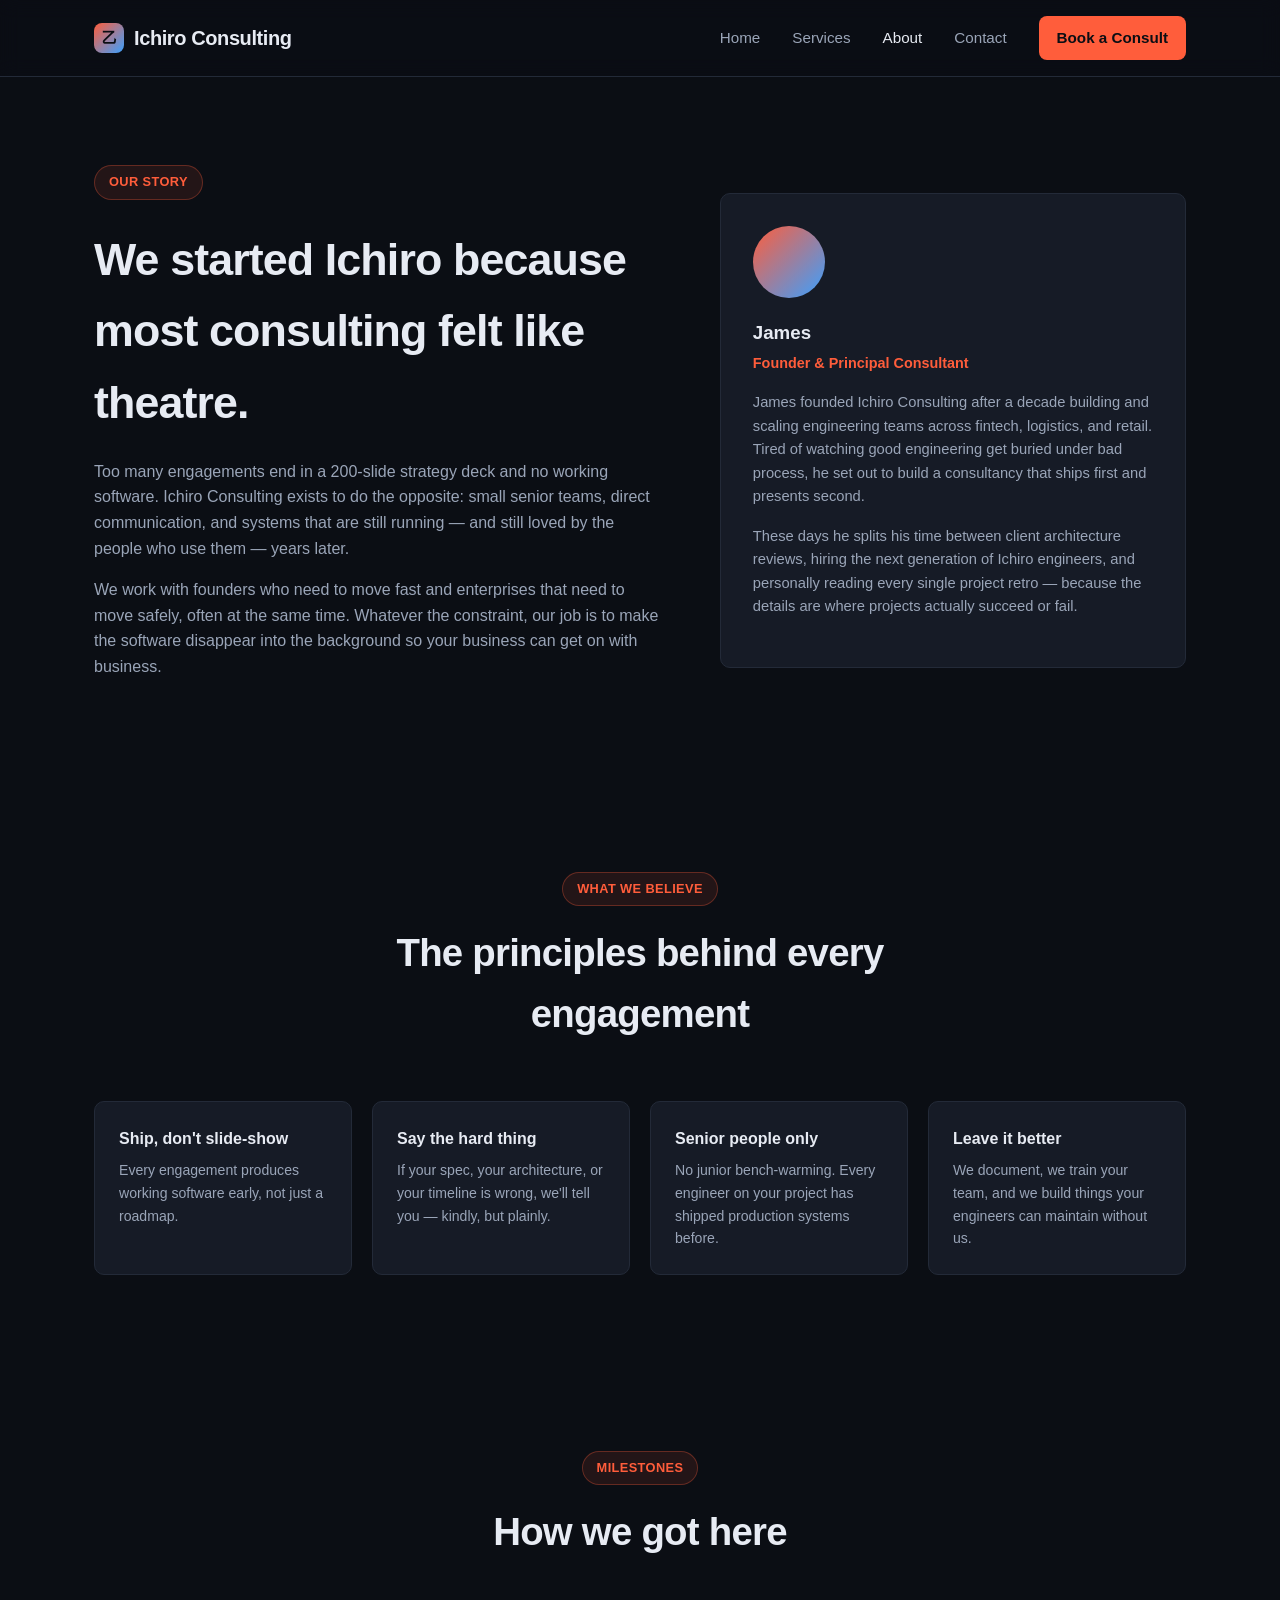
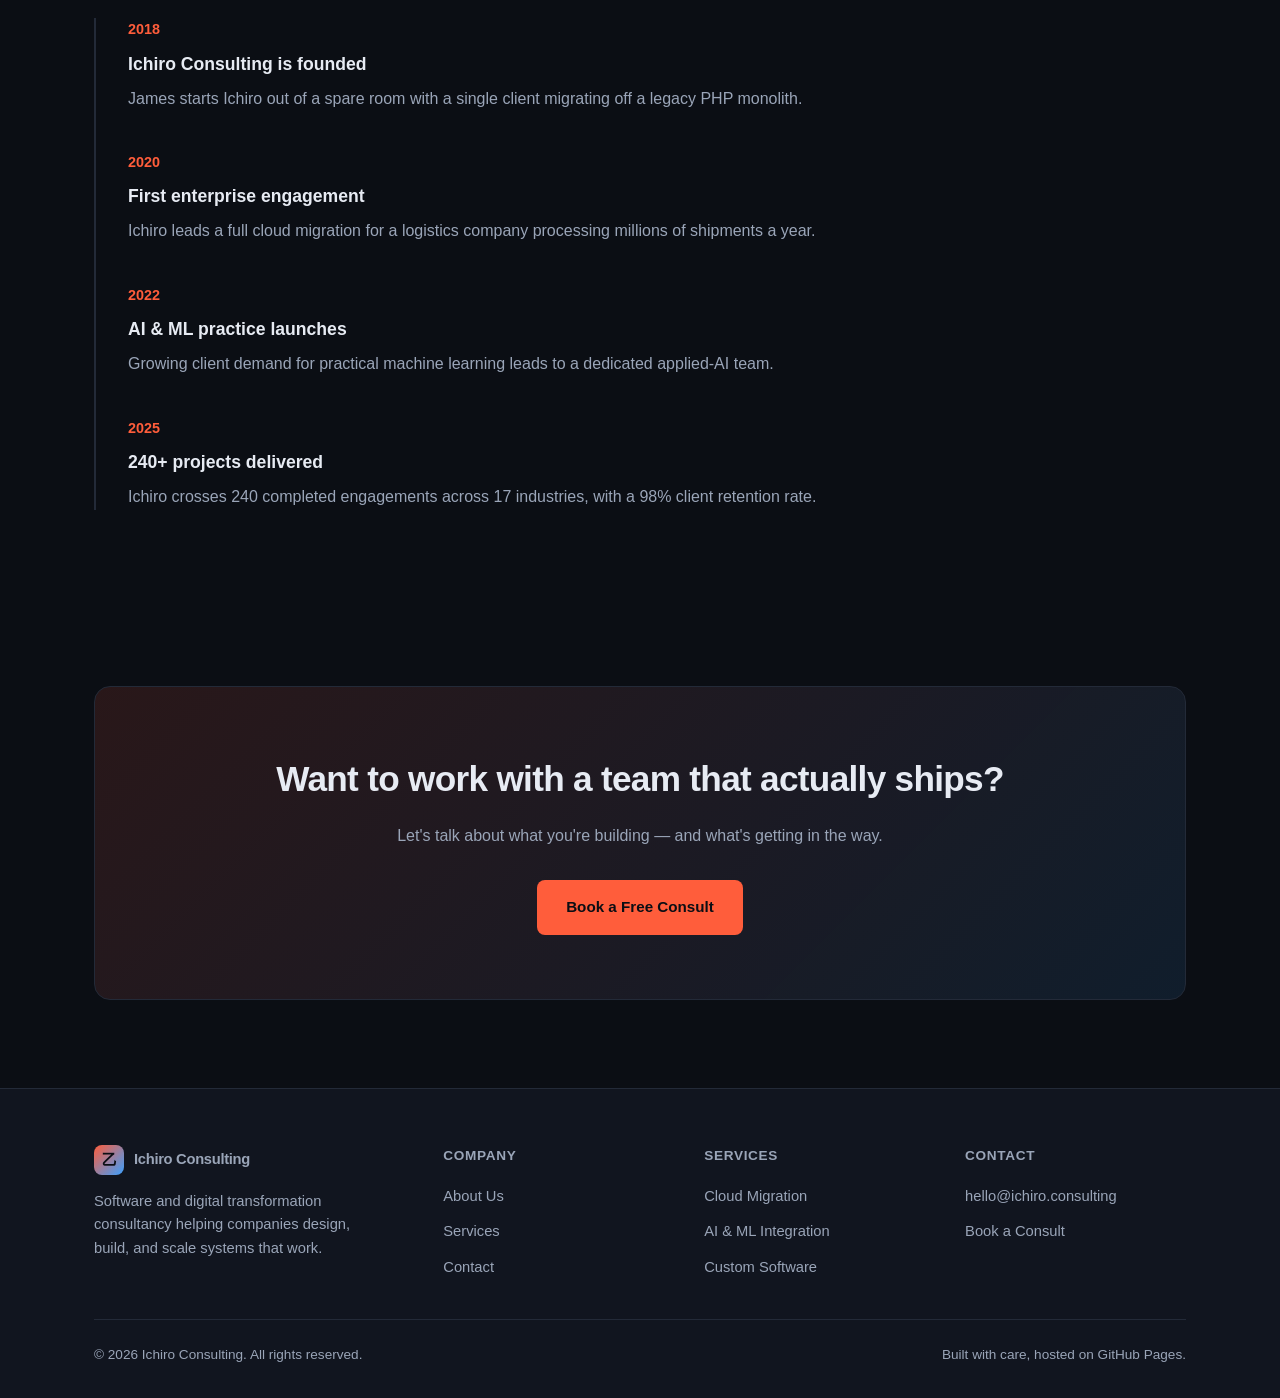
==== about.html @ ab38ab5c "Init" ====
<!DOCTYPE html>
<html lang="en">
<head>
<meta charset="UTF-8">
<meta name="viewport" content="width=device-width, initial-scale=1.0">
<title>About — Ichiro Consulting</title>
<meta name="description" content="Meet Ichiro Consulting: founded by James, built on the belief that software consulting should mean shipping working systems, not writing decks.">
<link rel="stylesheet" href="css/style.css">
</head>
<body>

<header class="site-header">
  <div class="nav-wrap">
    <a href="index.html" class="brand">
      <span class="mark">乙</span>
      Ichiro Consulting
    </a>
    <nav class="main-nav">
      <a href="index.html">Home</a>
      <a href="services.html">Services</a>
      <a href="about.html" class="active">About</a>
      <a href="contact.html">Contact</a>
      <a href="contact.html" class="nav-cta">Book a Consult</a>
    </nav>
    <button class="nav-toggle" aria-label="Toggle navigation">☰</button>
  </div>
</header>

<main>

  <section>
    <div class="container">
      <div class="about-hero">
        <div>
          <span class="eyebrow">Our Story</span>
          <h1>We started Ichiro because most consulting felt like theatre.</h1>
          <p>Too many engagements end in a 200-slide strategy deck and no working software. Ichiro Consulting
          exists to do the opposite: small senior teams, direct communication, and systems that are still
          running — and still loved by the people who use them — years later.</p>
          <p>We work with founders who need to move fast and enterprises that need to move safely, often at
          the same time. Whatever the constraint, our job is to make the software disappear into the
          background so your business can get on with business.</p>
        </div>
        <div class="founder-card">
          <div class="avatar-lg"></div>
          <h3>James</h3>
          <div class="role">Founder &amp; Principal Consultant</div>
          <p>James founded Ichiro Consulting after a decade building and scaling engineering teams across
          fintech, logistics, and retail. Tired of watching good engineering get buried under bad process,
          he set out to build a consultancy that ships first and presents second.</p>
          <p>These days he splits his time between client architecture reviews, hiring the next generation
          of Ichiro engineers, and personally reading every single project retro — because the details are
          where projects actually succeed or fail.</p>
        </div>
      </div>
    </div>
  </section>

  <section>
    <div class="container">
      <div class="section-head">
        <span class="eyebrow">What We Believe</span>
        <h2>The principles behind every engagement</h2>
      </div>
      <div class="values-grid">
        <div class="value">
          <h3>Ship, don't slide-show</h3>
          <p>Every engagement produces working software early, not just a roadmap.</p>
        </div>
        <div class="value">
          <h3>Say the hard thing</h3>
          <p>If your spec, your architecture, or your timeline is wrong, we'll tell you — kindly, but plainly.</p>
        </div>
        <div class="value">
          <h3>Senior people only</h3>
          <p>No junior bench-warming. Every engineer on your project has shipped production systems before.</p>
        </div>
        <div class="value">
          <h3>Leave it better</h3>
          <p>We document, we train your team, and we build things your engineers can maintain without us.</p>
        </div>
      </div>
    </div>
  </section>

  <section>
    <div class="container">
      <div class="section-head">
        <span class="eyebrow">Milestones</span>
        <h2>How we got here</h2>
      </div>
      <div class="timeline">
        <div class="timeline-item">
          <div class="year">2018</div>
          <h3>Ichiro Consulting is founded</h3>
          <p>James starts Ichiro out of a spare room with a single client migrating off a legacy PHP monolith.</p>
        </div>
        <div class="timeline-item">
          <div class="year">2020</div>
          <h3>First enterprise engagement</h3>
          <p>Ichiro leads a full cloud migration for a logistics company processing millions of shipments a year.</p>
        </div>
        <div class="timeline-item">
          <div class="year">2022</div>
          <h3>AI &amp; ML practice launches</h3>
          <p>Growing client demand for practical machine learning leads to a dedicated applied-AI team.</p>
        </div>
        <div class="timeline-item">
          <div class="year">2025</div>
          <h3>240+ projects delivered</h3>
          <p>Ichiro crosses 240 completed engagements across 17 industries, with a 98% client retention rate.</p>
        </div>
      </div>
    </div>
  </section>

  <section id="cta">
    <div class="container">
      <div class="cta-banner">
        <h2>Want to work with a team that actually ships?</h2>
        <p>Let's talk about what you're building — and what's getting in the way.</p>
        <a href="contact.html" class="btn btn-primary">Book a Free Consult</a>
      </div>
    </div>
  </section>

</main>

<footer class="site-footer">
  <div class="container">
    <div class="footer-grid">
      <div class="footer-brand">
        <a href="index.html" class="brand">
          <span class="mark">乙</span>
          Ichiro Consulting
        </a>
        <p>Software and digital transformation consultancy helping companies design, build, and scale systems that work.</p>
      </div>
      <div>
        <h4>Company</h4>
        <ul>
          <li><a href="about.html">About Us</a></li>
          <li><a href="services.html">Services</a></li>
          <li><a href="contact.html">Contact</a></li>
        </ul>
      </div>
      <div>
        <h4>Services</h4>
        <ul>
          <li><a href="services.html">Cloud Migration</a></li>
          <li><a href="services.html">AI &amp; ML Integration</a></li>
          <li><a href="services.html">Custom Software</a></li>
        </ul>
      </div>
      <div>
        <h4>Contact</h4>
        <ul>
          <li><a href="mailto:hello@ichiro.consulting">hello@ichiro.consulting</a></li>
          <li><a href="contact.html">Book a Consult</a></li>
        </ul>
      </div>
    </div>
    <div class="footer-bottom">
      <span>&copy; <span data-year>2026</span> Ichiro Consulting. All rights reserved.</span>
      <span>Built with care, hosted on GitHub Pages.</span>
    </div>
  </div>
</footer>

<script src="js/main.js"></script>
</body>
</html>
---- css/style.css ----
:root {
  --bg: #0b0e14;
  --bg-alt: #11151f;
  --surface: #161b26;
  --border: #232a38;
  --text: #e7ebf3;
  --text-dim: #9aa5b8;
  --accent: #ff5d3b;
  --accent-dim: #c8462a;
  --accent-2: #3ba0ff;
  --radius: 10px;
  --max-width: 1140px;
  font-size: 16px;
}

* { box-sizing: border-box; }

html { scroll-behavior: smooth; }

body {
  margin: 0;
  font-family: -apple-system, BlinkMacSystemFont, "Segoe UI", Roboto, Helvetica, Arial, sans-serif;
  background: var(--bg);
  color: var(--text);
  line-height: 1.6;
}

a { color: inherit; }

img { max-width: 100%; display: block; }

.container {
  max-width: var(--max-width);
  margin: 0 auto;
  padding: 0 24px;
}

/* Header */
header.site-header {
  position: sticky;
  top: 0;
  z-index: 50;
  background: rgba(11, 14, 20, 0.85);
  backdrop-filter: blur(10px);
  border-bottom: 1px solid var(--border);
}

.nav-wrap {
  max-width: var(--max-width);
  margin: 0 auto;
  padding: 16px 24px;
  display: flex;
  align-items: center;
  justify-content: space-between;
}

.brand {
  display: flex;
  align-items: center;
  gap: 10px;
  font-weight: 700;
  font-size: 1.25rem;
  text-decoration: none;
  letter-spacing: -0.02em;
}

.brand .mark {
  width: 30px;
  height: 30px;
  border-radius: 8px;
  background: linear-gradient(135deg, var(--accent), var(--accent-2));
  display: inline-flex;
  align-items: center;
  justify-content: center;
  font-size: 0.95rem;
  color: #0b0e14;
  font-weight: 800;
}

nav.main-nav {
  display: flex;
  align-items: center;
  gap: 32px;
}

nav.main-nav a {
  text-decoration: none;
  color: var(--text-dim);
  font-weight: 500;
  font-size: 0.95rem;
  transition: color 0.15s ease;
}

nav.main-nav a:hover,
nav.main-nav a.active {
  color: var(--text);
}

.nav-cta {
  background: var(--accent);
  color: #0b0e14 !important;
  padding: 10px 18px;
  border-radius: 8px;
  font-weight: 600 !important;
}

.nav-cta:hover { background: #ff7355 !important; }

.nav-toggle {
  display: none;
  background: none;
  border: 1px solid var(--border);
  border-radius: 8px;
  color: var(--text);
  padding: 8px 10px;
  font-size: 1.1rem;
  cursor: pointer;
}

/* Hero */
.hero {
  padding: 96px 0 80px;
  text-align: center;
  background:
    radial-gradient(60% 60% at 50% 0%, rgba(255, 93, 59, 0.14), transparent 60%),
    radial-gradient(50% 50% at 80% 20%, rgba(59, 160, 255, 0.10), transparent 60%);
}

.eyebrow {
  display: inline-block;
  color: var(--accent);
  background: rgba(255, 93, 59, 0.1);
  border: 1px solid rgba(255, 93, 59, 0.3);
  padding: 6px 14px;
  border-radius: 999px;
  font-size: 0.8rem;
  font-weight: 600;
  letter-spacing: 0.03em;
  text-transform: uppercase;
  margin-bottom: 24px;
}

.hero h1 {
  font-size: clamp(2.2rem, 5vw, 3.6rem);
  line-height: 1.1;
  letter-spacing: -0.03em;
  margin: 0 0 20px;
  max-width: 900px;
  margin-left: auto;
  margin-right: auto;
}

.hero h1 .highlight {
  background: linear-gradient(135deg, var(--accent), #ffb199);
  -webkit-background-clip: text;
  background-clip: text;
  color: transparent;
}

.hero p.lead {
  font-size: 1.15rem;
  color: var(--text-dim);
  max-width: 640px;
  margin: 0 auto 36px;
}

.btn-row {
  display: flex;
  gap: 16px;
  justify-content: center;
  flex-wrap: wrap;
}

.btn {
  display: inline-block;
  padding: 14px 28px;
  border-radius: 8px;
  font-weight: 600;
  text-decoration: none;
  font-size: 0.95rem;
  transition: transform 0.15s ease, background 0.15s ease, border-color 0.15s ease;
  border: 1px solid transparent;
}

.btn:hover { transform: translateY(-1px); }

.btn-primary {
  background: var(--accent);
  color: #0b0e14;
}

.btn-primary:hover { background: #ff7355; }

.btn-secondary {
  background: transparent;
  color: var(--text);
  border-color: var(--border);
}

.btn-secondary:hover { border-color: var(--text-dim); }

/* Stats bar */
.stats {
  border-top: 1px solid var(--border);
  border-bottom: 1px solid var(--border);
  background: var(--bg-alt);
}

.stats .container {
  display: grid;
  grid-template-columns: repeat(4, 1fr);
  gap: 24px;
  padding: 48px 24px;
  text-align: center;
}

.stat .num {
  font-size: 2.2rem;
  font-weight: 800;
  letter-spacing: -0.02em;
  color: var(--accent);
}

.stat .label {
  color: var(--text-dim);
  font-size: 0.9rem;
  margin-top: 6px;
}

/* Sections */
section { padding: 88px 0; }

.section-head {
  text-align: center;
  max-width: 640px;
  margin: 0 auto 56px;
}

.section-head .eyebrow { margin-bottom: 16px; }

.section-head h2 {
  font-size: clamp(1.8rem, 3.5vw, 2.4rem);
  letter-spacing: -0.02em;
  margin: 0 0 16px;
}

.section-head p {
  color: var(--text-dim);
  font-size: 1.05rem;
  margin: 0;
}

/* Cards grid */
.grid {
  display: grid;
  grid-template-columns: repeat(3, 1fr);
  gap: 24px;
}

.card {
  background: var(--surface);
  border: 1px solid var(--border);
  border-radius: var(--radius);
  padding: 32px;
  transition: border-color 0.15s ease, transform 0.15s ease;
}

.card:hover {
  border-color: var(--accent-dim);
  transform: translateY(-2px);
}

.card .icon {
  width: 44px;
  height: 44px;
  border-radius: 10px;
  background: linear-gradient(135deg, rgba(255, 93, 59, 0.2), rgba(59, 160, 255, 0.2));
  display: flex;
  align-items: center;
  justify-content: center;
  font-size: 1.3rem;
  margin-bottom: 20px;
}

.card h3 {
  margin: 0 0 10px;
  font-size: 1.15rem;
  letter-spacing: -0.01em;
}

.card p {
  color: var(--text-dim);
  margin: 0;
  font-size: 0.95rem;
}

.card ul {
  color: var(--text-dim);
  font-size: 0.9rem;
  margin: 16px 0 0;
  padding-left: 18px;
}

.card ul li { margin-bottom: 6px; }

/* Process */
.process-grid {
  display: grid;
  grid-template-columns: repeat(5, 1fr);
  gap: 20px;
  counter-reset: step;
}

.process-step {
  position: relative;
  padding: 28px 20px 20px;
  background: var(--surface);
  border: 1px solid var(--border);
  border-radius: var(--radius);
}

.process-step .step-num {
  font-size: 0.8rem;
  font-weight: 800;
  color: var(--accent);
  letter-spacing: 0.05em;
  margin-bottom: 12px;
}

.process-step h3 {
  font-size: 1rem;
  margin: 0 0 8px;
}

.process-step p {
  color: var(--text-dim);
  font-size: 0.88rem;
  margin: 0;
}

/* Testimonials */
.testimonial-grid {
  display: grid;
  grid-template-columns: repeat(3, 1fr);
  gap: 24px;
}

.testimonial {
  background: var(--surface);
  border: 1px solid var(--border);
  border-radius: var(--radius);
  padding: 28px;
}

.testimonial p.quote {
  font-size: 0.98rem;
  color: var(--text);
  margin: 0 0 20px;
}

.testimonial .author {
  display: flex;
  align-items: center;
  gap: 12px;
}

.testimonial .avatar {
  width: 38px;
  height: 38px;
  border-radius: 50%;
  background: linear-gradient(135deg, var(--accent), var(--accent-2));
  flex-shrink: 0;
}

.testimonial .name {
  font-weight: 600;
  font-size: 0.9rem;
}

.testimonial .role {
  color: var(--text-dim);
  font-size: 0.82rem;
}

/* Logos */
.logo-strip {
  display: flex;
  justify-content: space-between;
  align-items: center;
  flex-wrap: wrap;
  gap: 24px;
  opacity: 0.7;
}

.logo-strip span {
  font-weight: 700;
  letter-spacing: -0.01em;
  color: var(--text-dim);
  font-size: 1.1rem;
}

/* CTA banner */
.cta-banner {
  background: linear-gradient(135deg, rgba(255, 93, 59, 0.12), rgba(59, 160, 255, 0.1));
  border: 1px solid var(--border);
  border-radius: 16px;
  padding: 64px 40px;
  text-align: center;
}

.cta-banner h2 {
  font-size: clamp(1.6rem, 3vw, 2.2rem);
  margin: 0 0 16px;
  letter-spacing: -0.02em;
}

.cta-banner p {
  color: var(--text-dim);
  max-width: 520px;
  margin: 0 auto 32px;
}

/* About page bits */
.about-hero {
  display: grid;
  grid-template-columns: 1.1fr 0.9fr;
  gap: 56px;
  align-items: center;
}

.about-hero h1 { font-size: clamp(2rem, 4vw, 2.8rem); letter-spacing: -0.02em; margin: 0 0 20px; }
.about-hero p { color: var(--text-dim); margin: 0 0 16px; }

.founder-card {
  background: var(--surface);
  border: 1px solid var(--border);
  border-radius: var(--radius);
  padding: 32px;
}

.founder-card .avatar-lg {
  width: 72px;
  height: 72px;
  border-radius: 50%;
  background: linear-gradient(135deg, var(--accent), var(--accent-2));
  margin-bottom: 20px;
}

.founder-card h3 { margin: 0 0 4px; }
.founder-card .role { color: var(--accent); font-size: 0.9rem; font-weight: 600; margin-bottom: 16px; }
.founder-card p { color: var(--text-dim); font-size: 0.92rem; }

.values-grid {
  display: grid;
  grid-template-columns: repeat(4, 1fr);
  gap: 20px;
}

.value {
  padding: 24px;
  border: 1px solid var(--border);
  border-radius: var(--radius);
  background: var(--surface);
}

.value h3 { font-size: 1rem; margin: 0 0 8px; }
.value p { color: var(--text-dim); font-size: 0.88rem; margin: 0; }

.timeline {
  border-left: 2px solid var(--border);
  padding-left: 32px;
  display: flex;
  flex-direction: column;
  gap: 40px;
}

.timeline-item .year {
  color: var(--accent);
  font-weight: 700;
  font-size: 0.9rem;
  margin-bottom: 8px;
}

.timeline-item h3 { margin: 0 0 8px; font-size: 1.1rem; }
.timeline-item p { color: var(--text-dim); margin: 0; }

/* Services page */
.service-detail {
  display: grid;
  grid-template-columns: 1fr 1fr;
  gap: 48px;
  align-items: start;
  padding: 56px 0;
  border-bottom: 1px solid var(--border);
}

.service-detail:last-child { border-bottom: none; }

.service-detail .icon {
  width: 52px;
  height: 52px;
  border-radius: 12px;
  background: linear-gradient(135deg, rgba(255, 93, 59, 0.2), rgba(59, 160, 255, 0.2));
  display: flex;
  align-items: center;
  justify-content: center;
  font-size: 1.5rem;
  margin-bottom: 20px;
}

.service-detail h2 { margin: 0 0 14px; letter-spacing: -0.02em; }
.service-detail > div > p { color: var(--text-dim); margin: 0 0 20px; }

.service-detail ul {
  list-style: none;
  padding: 0;
  margin: 0;
  display: grid;
  gap: 12px;
}

.service-detail ul li {
  padding-left: 28px;
  position: relative;
  color: var(--text-dim);
  font-size: 0.94rem;
}

.service-detail ul li::before {
  content: "✓";
  position: absolute;
  left: 0;
  color: var(--accent);
  font-weight: 700;
}

/* Contact page */
.contact-wrap {
  display: grid;
  grid-template-columns: 0.9fr 1.1fr;
  gap: 56px;
}

.contact-info h2 { margin-top: 0; }
.contact-info p { color: var(--text-dim); }

.info-block {
  margin-bottom: 28px;
}

.info-block .label {
  font-size: 0.8rem;
  text-transform: uppercase;
  letter-spacing: 0.05em;
  color: var(--text-dim);
  margin-bottom: 6px;
}

.info-block .value {
  font-size: 1.05rem;
  font-weight: 600;
}

.info-block .value a { color: var(--accent); text-decoration: none; }

form.contact-form {
  background: var(--surface);
  border: 1px solid var(--border);
  border-radius: var(--radius);
  padding: 36px;
  display: grid;
  gap: 20px;
}

.form-row {
  display: grid;
  grid-template-columns: 1fr 1fr;
  gap: 20px;
}

label {
  display: block;
  font-size: 0.85rem;
  color: var(--text-dim);
  margin-bottom: 8px;
}

input, select, textarea {
  width: 100%;
  background: var(--bg);
  border: 1px solid var(--border);
  border-radius: 8px;
  padding: 12px 14px;
  color: var(--text);
  font-family: inherit;
  font-size: 0.95rem;
}

input:focus, select:focus, textarea:focus {
  outline: none;
  border-color: var(--accent-dim);
}

textarea { resize: vertical; min-height: 120px; }

.form-note {
  font-size: 0.82rem;
  color: var(--text-dim);
}

/* Footer */
footer.site-footer {
  border-top: 1px solid var(--border);
  padding: 56px 0 32px;
  background: var(--bg-alt);
}

.footer-grid {
  display: grid;
  grid-template-columns: 1.4fr 1fr 1fr 1fr;
  gap: 40px;
  margin-bottom: 40px;
}

.footer-grid h4 {
  font-size: 0.85rem;
  text-transform: uppercase;
  letter-spacing: 0.05em;
  color: var(--text-dim);
  margin: 0 0 16px;
}

.footer-grid ul { list-style: none; padding: 0; margin: 0; display: grid; gap: 10px; }
.footer-grid a { color: var(--text-dim); text-decoration: none; font-size: 0.92rem; }
.footer-grid a:hover { color: var(--text); }

.footer-brand p {
  color: var(--text-dim);
  font-size: 0.92rem;
  max-width: 280px;
}

.footer-bottom {
  border-top: 1px solid var(--border);
  padding-top: 24px;
  display: flex;
  justify-content: space-between;
  align-items: center;
  flex-wrap: wrap;
  gap: 12px;
  color: var(--text-dim);
  font-size: 0.85rem;
}

/* Responsive */
@media (max-width: 860px) {
  nav.main-nav {
    position: fixed;
    top: 66px;
    left: 0;
    right: 0;
    background: var(--bg);
    border-bottom: 1px solid var(--border);
    flex-direction: column;
    align-items: flex-start;
    padding: 24px;
    gap: 20px;
    display: none;
  }

  nav.main-nav.open { display: flex; }

  .nav-toggle { display: block; }

  .stats .container { grid-template-columns: repeat(2, 1fr); }
  .grid { grid-template-columns: 1fr; }
  .process-grid { grid-template-columns: repeat(2, 1fr); }
  .testimonial-grid { grid-template-columns: 1fr; }
  .about-hero { grid-template-columns: 1fr; }
  .values-grid { grid-template-columns: repeat(2, 1fr); }
  .service-detail { grid-template-columns: 1fr; }
  .contact-wrap { grid-template-columns: 1fr; }
  .form-row { grid-template-columns: 1fr; }
  .footer-grid { grid-template-columns: 1fr 1fr; }
}
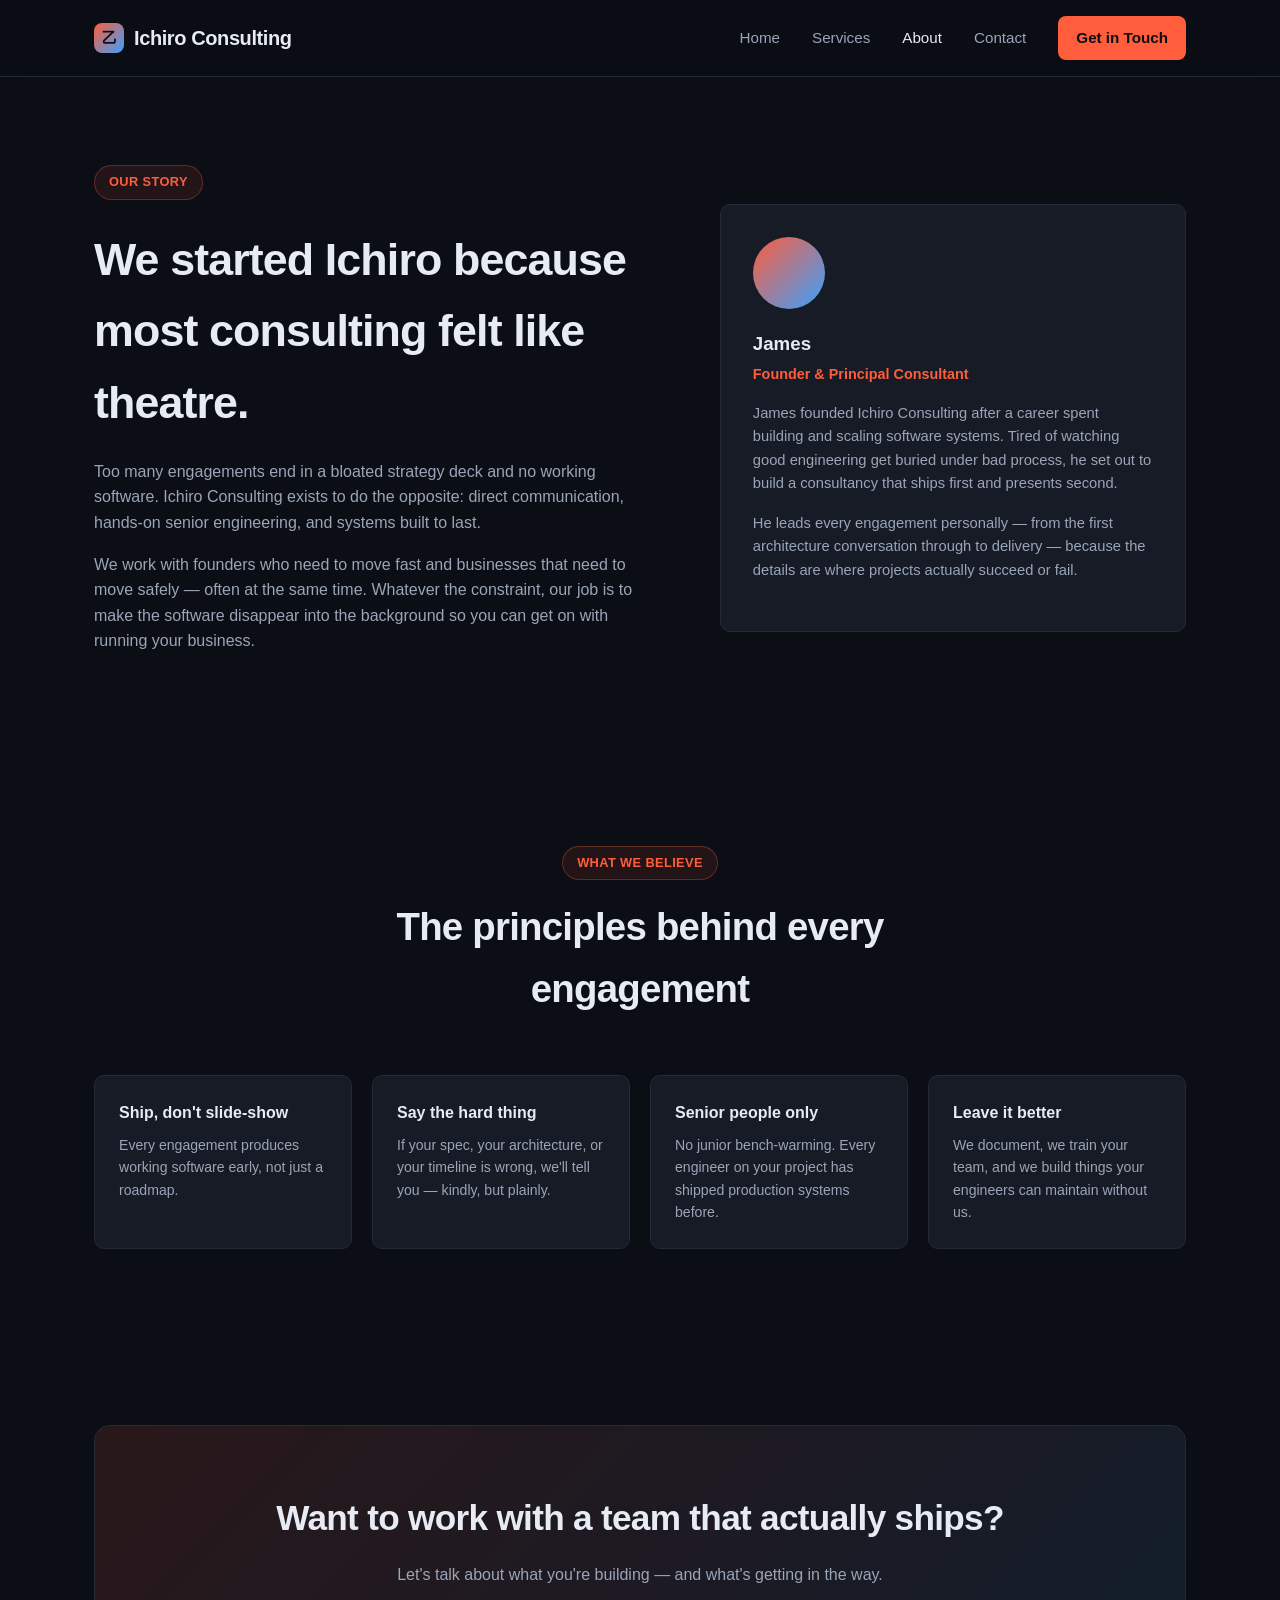
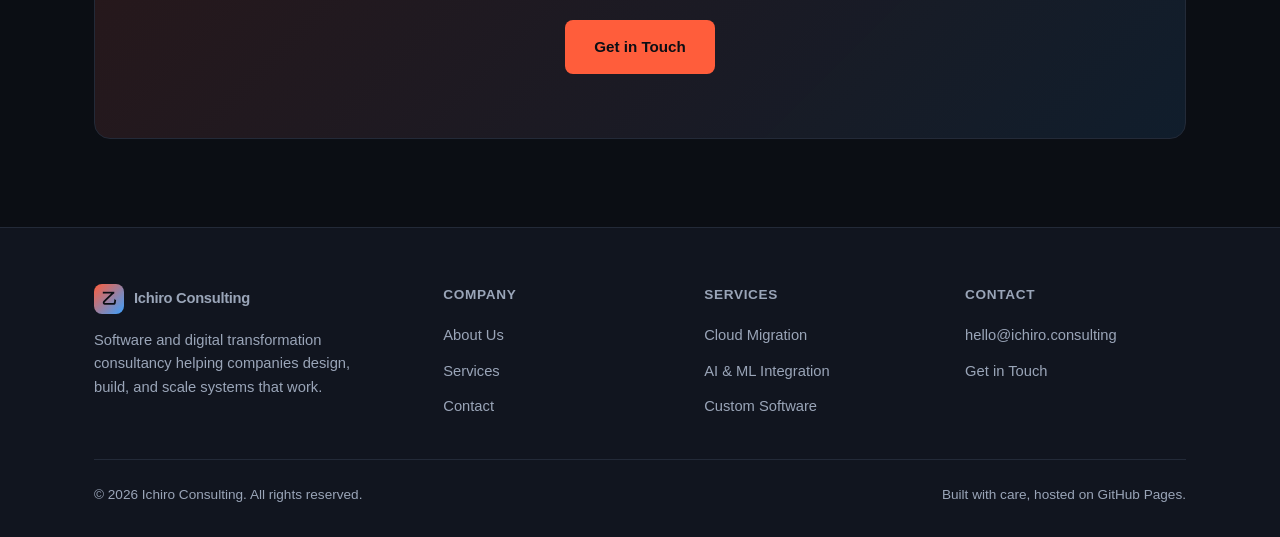
==== commit ec40bb93: "Updated info" ====
--- a/about.html
+++ b/about.html
@@ -20,7 +20,7 @@
       <a href="services.html">Services</a>
       <a href="about.html" class="active">About</a>
       <a href="contact.html">Contact</a>
-      <a href="contact.html" class="nav-cta">Book a Consult</a>
+      <a href="contact.html" class="nav-cta">Get in Touch</a>
     </nav>
     <button class="nav-toggle" aria-label="Toggle navigation">☰</button>
   </div>
@@ -34,23 +34,22 @@
         <div>
           <span class="eyebrow">Our Story</span>
           <h1>We started Ichiro because most consulting felt like theatre.</h1>
-          <p>Too many engagements end in a 200-slide strategy deck and no working software. Ichiro Consulting
-          exists to do the opposite: small senior teams, direct communication, and systems that are still
-          running — and still loved by the people who use them — years later.</p>
-          <p>We work with founders who need to move fast and enterprises that need to move safely, often at
+          <p>Too many engagements end in a bloated strategy deck and no working software. Ichiro Consulting
+          exists to do the opposite: direct communication, hands-on senior engineering, and systems built
+          to last.</p>
+          <p>We work with founders who need to move fast and businesses that need to move safely — often at
           the same time. Whatever the constraint, our job is to make the software disappear into the
-          background so your business can get on with business.</p>
+          background so you can get on with running your business.</p>
         </div>
         <div class="founder-card">
           <div class="avatar-lg"></div>
           <h3>James</h3>
           <div class="role">Founder &amp; Principal Consultant</div>
-          <p>James founded Ichiro Consulting after a decade building and scaling engineering teams across
-          fintech, logistics, and retail. Tired of watching good engineering get buried under bad process,
-          he set out to build a consultancy that ships first and presents second.</p>
-          <p>These days he splits his time between client architecture reviews, hiring the next generation
-          of Ichiro engineers, and personally reading every single project retro — because the details are
-          where projects actually succeed or fail.</p>
+          <p>James founded Ichiro Consulting after a career spent building and scaling software systems.
+          Tired of watching good engineering get buried under bad process, he set out to build a
+          consultancy that ships first and presents second.</p>
+          <p>He leads every engagement personally — from the first architecture conversation through to
+          delivery — because the details are where projects actually succeed or fail.</p>
         </div>
       </div>
     </div>
@@ -83,43 +82,12 @@
     </div>
   </section>
 
-  <section>
-    <div class="container">
-      <div class="section-head">
-        <span class="eyebrow">Milestones</span>
-        <h2>How we got here</h2>
-      </div>
-      <div class="timeline">
-        <div class="timeline-item">
-          <div class="year">2018</div>
-          <h3>Ichiro Consulting is founded</h3>
-          <p>James starts Ichiro out of a spare room with a single client migrating off a legacy PHP monolith.</p>
-        </div>
-        <div class="timeline-item">
-          <div class="year">2020</div>
-          <h3>First enterprise engagement</h3>
-          <p>Ichiro leads a full cloud migration for a logistics company processing millions of shipments a year.</p>
-        </div>
-        <div class="timeline-item">
-          <div class="year">2022</div>
-          <h3>AI &amp; ML practice launches</h3>
-          <p>Growing client demand for practical machine learning leads to a dedicated applied-AI team.</p>
-        </div>
-        <div class="timeline-item">
-          <div class="year">2025</div>
-          <h3>240+ projects delivered</h3>
-          <p>Ichiro crosses 240 completed engagements across 17 industries, with a 98% client retention rate.</p>
-        </div>
-      </div>
-    </div>
-  </section>
-
   <section id="cta">
     <div class="container">
       <div class="cta-banner">
         <h2>Want to work with a team that actually ships?</h2>
         <p>Let's talk about what you're building — and what's getting in the way.</p>
-        <a href="contact.html" class="btn btn-primary">Book a Free Consult</a>
+        <a href="contact.html" class="btn btn-primary">Get in Touch</a>
       </div>
     </div>
   </section>
@@ -156,7 +124,7 @@
         <h4>Contact</h4>
         <ul>
           <li><a href="mailto:hello@ichiro.consulting">hello@ichiro.consulting</a></li>
-          <li><a href="contact.html">Book a Consult</a></li>
+          <li><a href="contact.html">Get in Touch</a></li>
         </ul>
       </div>
     </div>
--- a/css/style.css
+++ b/css/style.css
@@ -199,34 +199,6 @@
 
 .btn-secondary:hover { border-color: var(--text-dim); }
 
-/* Stats bar */
-.stats {
-  border-top: 1px solid var(--border);
-  border-bottom: 1px solid var(--border);
-  background: var(--bg-alt);
-}
-
-.stats .container {
-  display: grid;
-  grid-template-columns: repeat(4, 1fr);
-  gap: 24px;
-  padding: 48px 24px;
-  text-align: center;
-}
-
-.stat .num {
-  font-size: 2.2rem;
-  font-weight: 800;
-  letter-spacing: -0.02em;
-  color: var(--accent);
-}
-
-.stat .label {
-  color: var(--text-dim);
-  font-size: 0.9rem;
-  margin-top: 6px;
-}
-
 /* Sections */
 section { padding: 88px 0; }
 
@@ -336,67 +308,6 @@
   color: var(--text-dim);
   font-size: 0.88rem;
   margin: 0;
-}
-
-/* Testimonials */
-.testimonial-grid {
-  display: grid;
-  grid-template-columns: repeat(3, 1fr);
-  gap: 24px;
-}
-
-.testimonial {
-  background: var(--surface);
-  border: 1px solid var(--border);
-  border-radius: var(--radius);
-  padding: 28px;
-}
-
-.testimonial p.quote {
-  font-size: 0.98rem;
-  color: var(--text);
-  margin: 0 0 20px;
-}
-
-.testimonial .author {
-  display: flex;
-  align-items: center;
-  gap: 12px;
-}
-
-.testimonial .avatar {
-  width: 38px;
-  height: 38px;
-  border-radius: 50%;
-  background: linear-gradient(135deg, var(--accent), var(--accent-2));
-  flex-shrink: 0;
-}
-
-.testimonial .name {
-  font-weight: 600;
-  font-size: 0.9rem;
-}
-
-.testimonial .role {
-  color: var(--text-dim);
-  font-size: 0.82rem;
-}
-
-/* Logos */
-.logo-strip {
-  display: flex;
-  justify-content: space-between;
-  align-items: center;
-  flex-wrap: wrap;
-  gap: 24px;
-  opacity: 0.7;
-}
-
-.logo-strip span {
-  font-weight: 700;
-  letter-spacing: -0.01em;
-  color: var(--text-dim);
-  font-size: 1.1rem;
 }
 
 /* CTA banner */
@@ -466,24 +377,6 @@
 .value h3 { font-size: 1rem; margin: 0 0 8px; }
 .value p { color: var(--text-dim); font-size: 0.88rem; margin: 0; }
 
-.timeline {
-  border-left: 2px solid var(--border);
-  padding-left: 32px;
-  display: flex;
-  flex-direction: column;
-  gap: 40px;
-}
-
-.timeline-item .year {
-  color: var(--accent);
-  font-weight: 700;
-  font-size: 0.9rem;
-  margin-bottom: 8px;
-}
-
-.timeline-item h3 { margin: 0 0 8px; font-size: 1.1rem; }
-.timeline-item p { color: var(--text-dim); margin: 0; }
-
 /* Services page */
 .service-detail {
   display: grid;
@@ -532,80 +425,6 @@
   left: 0;
   color: var(--accent);
   font-weight: 700;
-}
-
-/* Contact page */
-.contact-wrap {
-  display: grid;
-  grid-template-columns: 0.9fr 1.1fr;
-  gap: 56px;
-}
-
-.contact-info h2 { margin-top: 0; }
-.contact-info p { color: var(--text-dim); }
-
-.info-block {
-  margin-bottom: 28px;
-}
-
-.info-block .label {
-  font-size: 0.8rem;
-  text-transform: uppercase;
-  letter-spacing: 0.05em;
-  color: var(--text-dim);
-  margin-bottom: 6px;
-}
-
-.info-block .value {
-  font-size: 1.05rem;
-  font-weight: 600;
-}
-
-.info-block .value a { color: var(--accent); text-decoration: none; }
-
-form.contact-form {
-  background: var(--surface);
-  border: 1px solid var(--border);
-  border-radius: var(--radius);
-  padding: 36px;
-  display: grid;
-  gap: 20px;
-}
-
-.form-row {
-  display: grid;
-  grid-template-columns: 1fr 1fr;
-  gap: 20px;
-}
-
-label {
-  display: block;
-  font-size: 0.85rem;
-  color: var(--text-dim);
-  margin-bottom: 8px;
-}
-
-input, select, textarea {
-  width: 100%;
-  background: var(--bg);
-  border: 1px solid var(--border);
-  border-radius: 8px;
-  padding: 12px 14px;
-  color: var(--text);
-  font-family: inherit;
-  font-size: 0.95rem;
-}
-
-input:focus, select:focus, textarea:focus {
-  outline: none;
-  border-color: var(--accent-dim);
-}
-
-textarea { resize: vertical; min-height: 120px; }
-
-.form-note {
-  font-size: 0.82rem;
-  color: var(--text-dim);
 }
 
 /* Footer */
@@ -672,14 +491,10 @@
 
   .nav-toggle { display: block; }
 
-  .stats .container { grid-template-columns: repeat(2, 1fr); }
   .grid { grid-template-columns: 1fr; }
   .process-grid { grid-template-columns: repeat(2, 1fr); }
-  .testimonial-grid { grid-template-columns: 1fr; }
   .about-hero { grid-template-columns: 1fr; }
   .values-grid { grid-template-columns: repeat(2, 1fr); }
   .service-detail { grid-template-columns: 1fr; }
-  .contact-wrap { grid-template-columns: 1fr; }
-  .form-row { grid-template-columns: 1fr; }
   .footer-grid { grid-template-columns: 1fr 1fr; }
 }
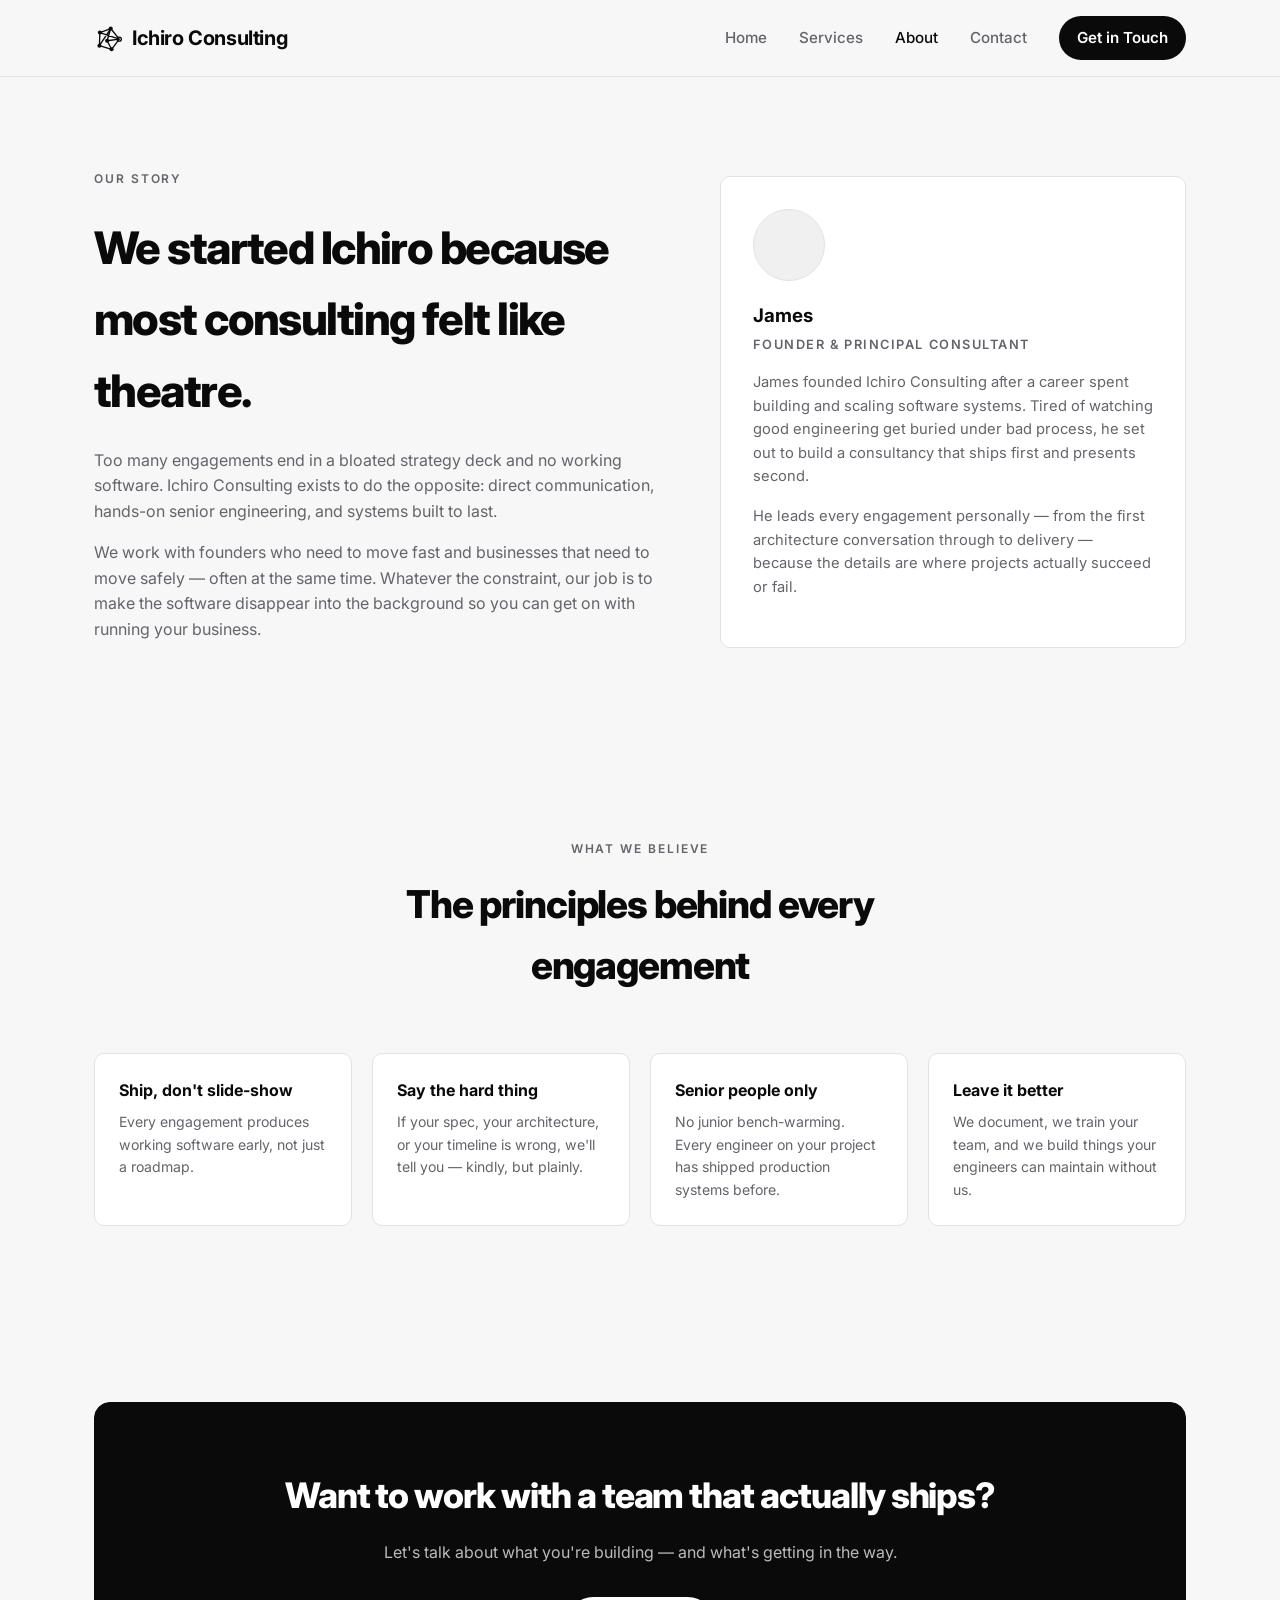
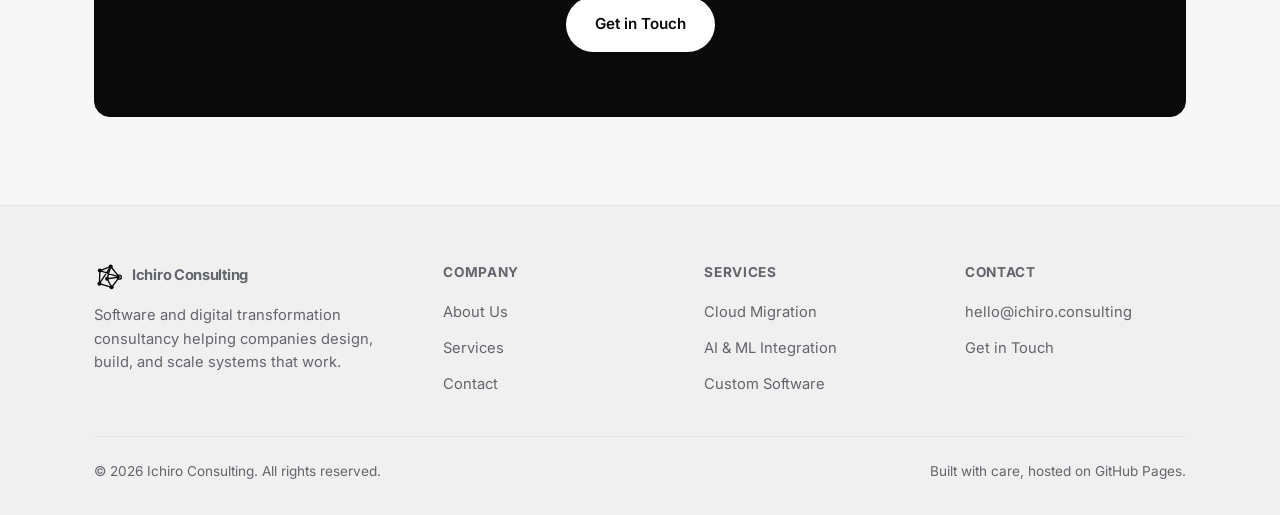
==== commit bcfcd24c: "Rebrand" ====
--- a/about.html
+++ b/about.html
@@ -5,6 +5,7 @@
 <meta name="viewport" content="width=device-width, initial-scale=1.0">
 <title>About — Ichiro Consulting</title>
 <meta name="description" content="Meet Ichiro Consulting: founded by James, built on the belief that software consulting should mean shipping working systems, not writing decks.">
+<link rel="icon" type="image/png" href="favicon.png">
 <link rel="stylesheet" href="css/style.css">
 </head>
 <body>
@@ -12,7 +13,7 @@
 <header class="site-header">
   <div class="nav-wrap">
     <a href="index.html" class="brand">
-      <span class="mark">乙</span>
+      <span class="mark" aria-hidden="true"><svg viewBox="-12 -12 124 124" fill="none" stroke="currentColor" stroke-width="6" stroke-linecap="round"><path d="M14 26 62 8M14 26 12 84M14 26 100 55M62 8 46 62M62 8 12 84M62 8 100 55M12 84 66 100M66 100 100 55M46 62 100 55M46 62 66 100"/><circle cx="14" cy="26" r="9" fill="currentColor" stroke="none"/><circle cx="62" cy="8" r="9" fill="currentColor" stroke="none"/><circle cx="12" cy="84" r="9" fill="currentColor" stroke="none"/><circle cx="66" cy="100" r="9" fill="currentColor" stroke="none"/><circle cx="46" cy="62" r="9" fill="currentColor" stroke="none"/><circle cx="100" cy="55" r="9"/></svg></span>
       Ichiro Consulting
     </a>
     <nav class="main-nav">
@@ -99,7 +100,7 @@
     <div class="footer-grid">
       <div class="footer-brand">
         <a href="index.html" class="brand">
-          <span class="mark">乙</span>
+          <span class="mark" aria-hidden="true"><svg viewBox="-12 -12 124 124" fill="none" stroke="currentColor" stroke-width="6" stroke-linecap="round"><path d="M14 26 62 8M14 26 12 84M14 26 100 55M62 8 46 62M62 8 12 84M62 8 100 55M12 84 66 100M66 100 100 55M46 62 100 55M46 62 66 100"/><circle cx="14" cy="26" r="9" fill="currentColor" stroke="none"/><circle cx="62" cy="8" r="9" fill="currentColor" stroke="none"/><circle cx="12" cy="84" r="9" fill="currentColor" stroke="none"/><circle cx="66" cy="100" r="9" fill="currentColor" stroke="none"/><circle cx="46" cy="62" r="9" fill="currentColor" stroke="none"/><circle cx="100" cy="55" r="9"/></svg></span>
           Ichiro Consulting
         </a>
         <p>Software and digital transformation consultancy helping companies design, build, and scale systems that work.</p>
--- a/css/style.css
+++ b/css/style.css
@@ -1,13 +1,15 @@
+@import url("https://fonts.googleapis.com/css2?family=Inter:wght@400;500;600;700;800&display=swap");
+
 :root {
-  --bg: #0b0e14;
-  --bg-alt: #11151f;
-  --surface: #161b26;
-  --border: #232a38;
-  --text: #e7ebf3;
-  --text-dim: #9aa5b8;
-  --accent: #ff5d3b;
-  --accent-dim: #c8462a;
-  --accent-2: #3ba0ff;
+  --bg: #f7f7f8;
+  --bg-alt: #f0f0f1;
+  --surface: #ffffff;
+  --border: #e2e2e5;
+  --text: #0a0a0a;
+  --text-dim: #62656b;
+  --accent: #0a0a0a;
+  --accent-dim: #b6b6ba;
+  --accent-2: #0a0a0a;
   --radius: 10px;
   --max-width: 1140px;
   font-size: 16px;
@@ -19,7 +21,8 @@
 
 body {
   margin: 0;
-  font-family: -apple-system, BlinkMacSystemFont, "Segoe UI", Roboto, Helvetica, Arial, sans-serif;
+  font-family: "Inter", -apple-system, BlinkMacSystemFont, "Segoe UI", Roboto, Helvetica, Arial, sans-serif;
+  -webkit-font-smoothing: antialiased;
   background: var(--bg);
   color: var(--text);
   line-height: 1.6;
@@ -40,7 +43,7 @@
   position: sticky;
   top: 0;
   z-index: 50;
-  background: rgba(11, 14, 20, 0.85);
+  background: rgba(247, 247, 248, 0.85);
   backdrop-filter: blur(10px);
   border-bottom: 1px solid var(--border);
 }
@@ -65,16 +68,19 @@
 }
 
 .brand .mark {
-  width: 30px;
-  height: 30px;
-  border-radius: 8px;
-  background: linear-gradient(135deg, var(--accent), var(--accent-2));
+  width: 28px;
+  height: 28px;
   display: inline-flex;
   align-items: center;
   justify-content: center;
-  font-size: 0.95rem;
-  color: #0b0e14;
-  font-weight: 800;
+  color: var(--text);
+  flex: none;
+}
+
+.brand .mark svg {
+  width: 100%;
+  height: 100%;
+  display: block;
 }
 
 nav.main-nav {
@@ -97,14 +103,14 @@
 }
 
 .nav-cta {
-  background: var(--accent);
-  color: #0b0e14 !important;
+  background: var(--text);
+  color: #ffffff !important;
   padding: 10px 18px;
-  border-radius: 8px;
+  border-radius: 999px;
   font-weight: 600 !important;
 }
 
-.nav-cta:hover { background: #ff7355 !important; }
+.nav-cta:hover { background: #33343a !important; }
 
 .nav-toggle {
   display: none;
@@ -119,31 +125,29 @@
 
 /* Hero */
 .hero {
-  padding: 96px 0 80px;
+  padding: 112px 0 96px;
   text-align: center;
   background:
-    radial-gradient(60% 60% at 50% 0%, rgba(255, 93, 59, 0.14), transparent 60%),
-    radial-gradient(50% 50% at 80% 20%, rgba(59, 160, 255, 0.10), transparent 60%);
+    radial-gradient(80% 70% at 50% 0%, #ffffff, transparent 70%),
+    linear-gradient(180deg, #f2f2f3, var(--bg));
 }
 
 .eyebrow {
   display: inline-block;
-  color: var(--accent);
-  background: rgba(255, 93, 59, 0.1);
-  border: 1px solid rgba(255, 93, 59, 0.3);
-  padding: 6px 14px;
-  border-radius: 999px;
-  font-size: 0.8rem;
+  color: var(--text-dim);
+  padding: 0;
+  font-size: 0.75rem;
   font-weight: 600;
-  letter-spacing: 0.03em;
+  letter-spacing: 0.16em;
   text-transform: uppercase;
   margin-bottom: 24px;
 }
 
 .hero h1 {
-  font-size: clamp(2.2rem, 5vw, 3.6rem);
-  line-height: 1.1;
-  letter-spacing: -0.03em;
+  font-size: clamp(2.4rem, 6vw, 4.2rem);
+  font-weight: 800;
+  line-height: 1.05;
+  letter-spacing: -0.045em;
   margin: 0 0 20px;
   max-width: 900px;
   margin-left: auto;
@@ -151,10 +155,7 @@
 }
 
 .hero h1 .highlight {
-  background: linear-gradient(135deg, var(--accent), #ffb199);
-  -webkit-background-clip: text;
-  background-clip: text;
-  color: transparent;
+  color: var(--text);
 }
 
 .hero p.lead {
@@ -174,7 +175,7 @@
 .btn {
   display: inline-block;
   padding: 14px 28px;
-  border-radius: 8px;
+  border-radius: 999px;
   font-weight: 600;
   text-decoration: none;
   font-size: 0.95rem;
@@ -185,19 +186,19 @@
 .btn:hover { transform: translateY(-1px); }
 
 .btn-primary {
-  background: var(--accent);
-  color: #0b0e14;
-}
-
-.btn-primary:hover { background: #ff7355; }
+  background: var(--text);
+  color: #ffffff;
+}
+
+.btn-primary:hover { background: #33343a; }
 
 .btn-secondary {
-  background: transparent;
-  color: var(--text);
-  border-color: var(--border);
-}
-
-.btn-secondary:hover { border-color: var(--text-dim); }
+  background: var(--surface);
+  color: var(--text);
+  border-color: #d5d5d9;
+}
+
+.btn-secondary:hover { border-color: var(--text); }
 
 /* Sections */
 section { padding: 88px 0; }
@@ -212,7 +213,8 @@
 
 .section-head h2 {
   font-size: clamp(1.8rem, 3.5vw, 2.4rem);
-  letter-spacing: -0.02em;
+  font-weight: 800;
+  letter-spacing: -0.03em;
   margin: 0 0 16px;
 }
 
@@ -238,7 +240,7 @@
 }
 
 .card:hover {
-  border-color: var(--accent-dim);
+  border-color: var(--text);
   transform: translateY(-2px);
 }
 
@@ -246,12 +248,14 @@
   width: 44px;
   height: 44px;
   border-radius: 10px;
-  background: linear-gradient(135deg, rgba(255, 93, 59, 0.2), rgba(59, 160, 255, 0.2));
+  background: var(--bg-alt);
+  border: 1px solid var(--border);
   display: flex;
   align-items: center;
   justify-content: center;
   font-size: 1.3rem;
   margin-bottom: 20px;
+  filter: grayscale(1);
 }
 
 .card h3 {
@@ -292,10 +296,10 @@
 }
 
 .process-step .step-num {
-  font-size: 0.8rem;
-  font-weight: 800;
-  color: var(--accent);
-  letter-spacing: 0.05em;
+  font-size: 0.75rem;
+  font-weight: 700;
+  color: var(--text-dim);
+  letter-spacing: 0.12em;
   margin-bottom: 12px;
 }
 
@@ -312,21 +316,30 @@
 
 /* CTA banner */
 .cta-banner {
-  background: linear-gradient(135deg, rgba(255, 93, 59, 0.12), rgba(59, 160, 255, 0.1));
-  border: 1px solid var(--border);
+  background: var(--text);
+  border: 1px solid var(--text);
   border-radius: 16px;
   padding: 64px 40px;
   text-align: center;
+  color: #ffffff;
 }
 
 .cta-banner h2 {
   font-size: clamp(1.6rem, 3vw, 2.2rem);
+  font-weight: 800;
   margin: 0 0 16px;
-  letter-spacing: -0.02em;
-}
+  letter-spacing: -0.03em;
+}
+
+.cta-banner .btn-primary {
+  background: #ffffff;
+  color: var(--text);
+}
+
+.cta-banner .btn-primary:hover { background: #e2e2e5; }
 
 .cta-banner p {
-  color: var(--text-dim);
+  color: rgba(255, 255, 255, 0.72);
   max-width: 520px;
   margin: 0 auto 32px;
 }
@@ -339,7 +352,7 @@
   align-items: center;
 }
 
-.about-hero h1 { font-size: clamp(2rem, 4vw, 2.8rem); letter-spacing: -0.02em; margin: 0 0 20px; }
+.about-hero h1 { font-size: clamp(2rem, 4vw, 2.8rem); font-weight: 800; letter-spacing: -0.035em; margin: 0 0 20px; }
 .about-hero p { color: var(--text-dim); margin: 0 0 16px; }
 
 .founder-card {
@@ -353,12 +366,13 @@
   width: 72px;
   height: 72px;
   border-radius: 50%;
-  background: linear-gradient(135deg, var(--accent), var(--accent-2));
+  background: var(--bg-alt);
+  border: 1px solid var(--border);
   margin-bottom: 20px;
 }
 
 .founder-card h3 { margin: 0 0 4px; }
-.founder-card .role { color: var(--accent); font-size: 0.9rem; font-weight: 600; margin-bottom: 16px; }
+.founder-card .role { color: var(--text-dim); font-size: 0.8rem; font-weight: 600; letter-spacing: 0.12em; text-transform: uppercase; margin-bottom: 16px; }
 .founder-card p { color: var(--text-dim); font-size: 0.92rem; }
 
 .values-grid {
@@ -393,15 +407,17 @@
   width: 52px;
   height: 52px;
   border-radius: 12px;
-  background: linear-gradient(135deg, rgba(255, 93, 59, 0.2), rgba(59, 160, 255, 0.2));
+  background: var(--bg-alt);
+  border: 1px solid var(--border);
   display: flex;
   align-items: center;
   justify-content: center;
   font-size: 1.5rem;
   margin-bottom: 20px;
-}
-
-.service-detail h2 { margin: 0 0 14px; letter-spacing: -0.02em; }
+  filter: grayscale(1);
+}
+
+.service-detail h2 { margin: 0 0 14px; font-weight: 800; letter-spacing: -0.03em; }
 .service-detail > div > p { color: var(--text-dim); margin: 0 0 20px; }
 
 .service-detail ul {
@@ -420,11 +436,14 @@
 }
 
 .service-detail ul li::before {
-  content: "✓";
+  content: "";
   position: absolute;
-  left: 0;
-  color: var(--accent);
-  font-weight: 700;
+  left: 4px;
+  top: 0.55em;
+  width: 7px;
+  height: 7px;
+  border-radius: 50%;
+  background: var(--text);
 }
 
 /* Footer */
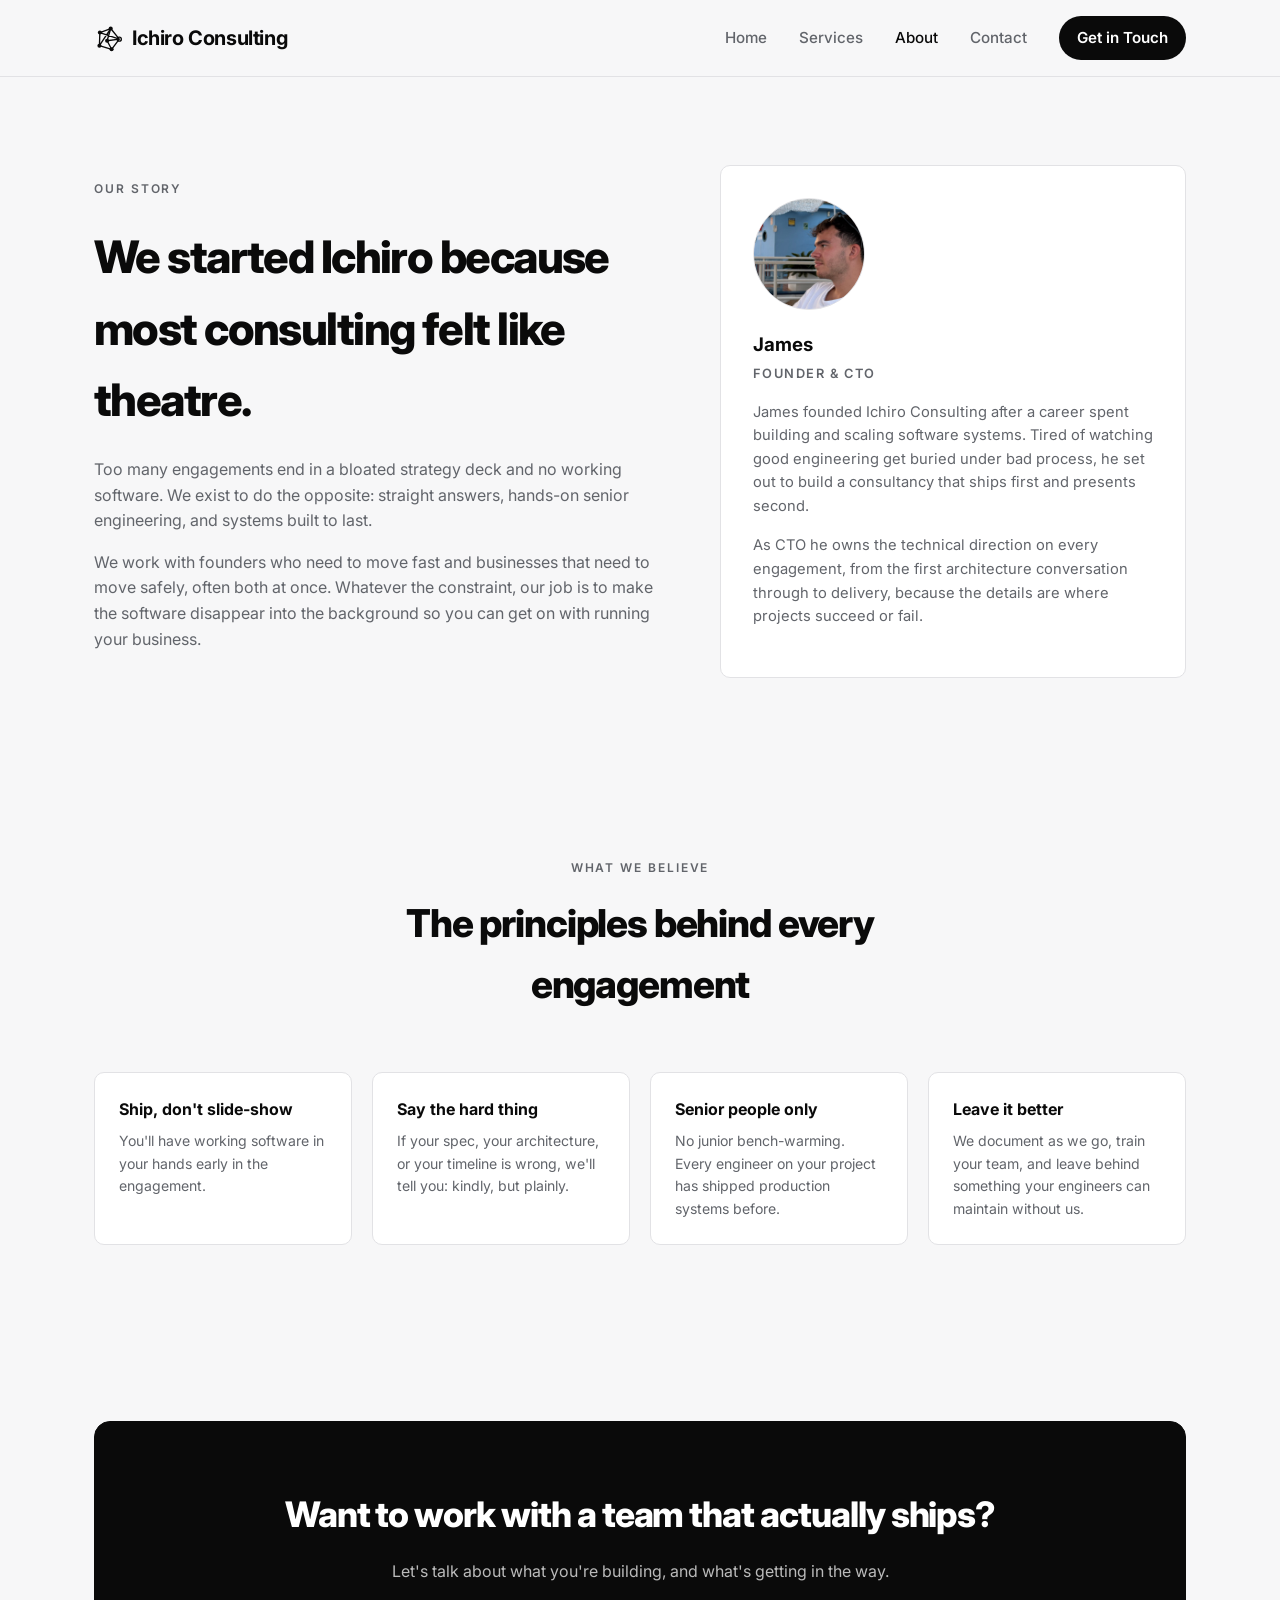
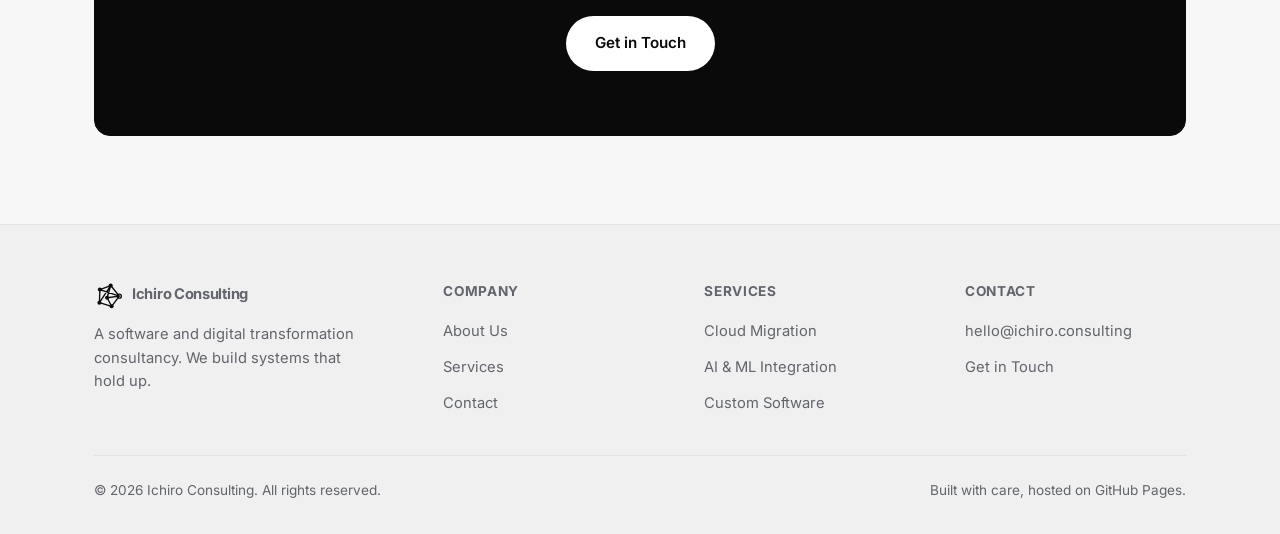
==== commit 67e231fa: "Updated personal section" ====
--- a/about.html
+++ b/about.html
@@ -3,7 +3,7 @@
 <head>
 <meta charset="UTF-8">
 <meta name="viewport" content="width=device-width, initial-scale=1.0">
-<title>About — Ichiro Consulting</title>
+<title>About | Ichiro Consulting</title>
 <meta name="description" content="Meet Ichiro Consulting: founded by James, built on the belief that software consulting should mean shipping working systems, not writing decks.">
 <link rel="icon" type="image/png" href="favicon.png">
 <link rel="stylesheet" href="css/style.css">
@@ -35,22 +35,21 @@
         <div>
           <span class="eyebrow">Our Story</span>
           <h1>We started Ichiro because most consulting felt like theatre.</h1>
-          <p>Too many engagements end in a bloated strategy deck and no working software. Ichiro Consulting
-          exists to do the opposite: direct communication, hands-on senior engineering, and systems built
-          to last.</p>
-          <p>We work with founders who need to move fast and businesses that need to move safely — often at
-          the same time. Whatever the constraint, our job is to make the software disappear into the
+          <p>Too many engagements end in a bloated strategy deck and no working software. We exist to do the
+          opposite: straight answers, hands-on senior engineering, and systems built to last.</p>
+          <p>We work with founders who need to move fast and businesses that need to move safely, often both
+          at once. Whatever the constraint, our job is to make the software disappear into the
           background so you can get on with running your business.</p>
         </div>
         <div class="founder-card">
-          <div class="avatar-lg"></div>
+          <img src="james.jpg" alt="James, Founder and CTO of Ichiro Consulting" class="avatar-lg" width="480" height="480">
           <h3>James</h3>
-          <div class="role">Founder &amp; Principal Consultant</div>
+          <div class="role">Founder &amp; CTO</div>
           <p>James founded Ichiro Consulting after a career spent building and scaling software systems.
           Tired of watching good engineering get buried under bad process, he set out to build a
           consultancy that ships first and presents second.</p>
-          <p>He leads every engagement personally — from the first architecture conversation through to
-          delivery — because the details are where projects actually succeed or fail.</p>
+          <p>As CTO he owns the technical direction on every engagement, from the first architecture
+          conversation through to delivery, because the details are where projects succeed or fail.</p>
         </div>
       </div>
     </div>
@@ -65,11 +64,11 @@
       <div class="values-grid">
         <div class="value">
           <h3>Ship, don't slide-show</h3>
-          <p>Every engagement produces working software early, not just a roadmap.</p>
+          <p>You'll have working software in your hands early in the engagement.</p>
         </div>
         <div class="value">
           <h3>Say the hard thing</h3>
-          <p>If your spec, your architecture, or your timeline is wrong, we'll tell you — kindly, but plainly.</p>
+          <p>If your spec, your architecture, or your timeline is wrong, we'll tell you: kindly, but plainly.</p>
         </div>
         <div class="value">
           <h3>Senior people only</h3>
@@ -77,7 +76,7 @@
         </div>
         <div class="value">
           <h3>Leave it better</h3>
-          <p>We document, we train your team, and we build things your engineers can maintain without us.</p>
+          <p>We document as we go, train your team, and leave behind something your engineers can maintain without us.</p>
         </div>
       </div>
     </div>
@@ -87,7 +86,7 @@
     <div class="container">
       <div class="cta-banner">
         <h2>Want to work with a team that actually ships?</h2>
-        <p>Let's talk about what you're building — and what's getting in the way.</p>
+        <p>Let's talk about what you're building, and what's getting in the way.</p>
         <a href="contact.html" class="btn btn-primary">Get in Touch</a>
       </div>
     </div>
@@ -103,7 +102,7 @@
           <span class="mark" aria-hidden="true"><svg viewBox="-12 -12 124 124" fill="none" stroke="currentColor" stroke-width="6" stroke-linecap="round"><path d="M14 26 62 8M14 26 12 84M14 26 100 55M62 8 46 62M62 8 12 84M62 8 100 55M12 84 66 100M66 100 100 55M46 62 100 55M46 62 66 100"/><circle cx="14" cy="26" r="9" fill="currentColor" stroke="none"/><circle cx="62" cy="8" r="9" fill="currentColor" stroke="none"/><circle cx="12" cy="84" r="9" fill="currentColor" stroke="none"/><circle cx="66" cy="100" r="9" fill="currentColor" stroke="none"/><circle cx="46" cy="62" r="9" fill="currentColor" stroke="none"/><circle cx="100" cy="55" r="9"/></svg></span>
           Ichiro Consulting
         </a>
-        <p>Software and digital transformation consultancy helping companies design, build, and scale systems that work.</p>
+        <p>A software and digital transformation consultancy. We build systems that hold up.</p>
       </div>
       <div>
         <h4>Company</h4>
--- a/css/style.css
+++ b/css/style.css
@@ -363,12 +363,15 @@
 }
 
 .founder-card .avatar-lg {
-  width: 72px;
-  height: 72px;
+  display: block;
+  width: 112px;
+  height: 112px;
   border-radius: 50%;
   background: var(--bg-alt);
   border: 1px solid var(--border);
   margin-bottom: 20px;
+  object-fit: cover;
+  object-position: 62% 45%;
 }
 
 .founder-card h3 { margin: 0 0 4px; }
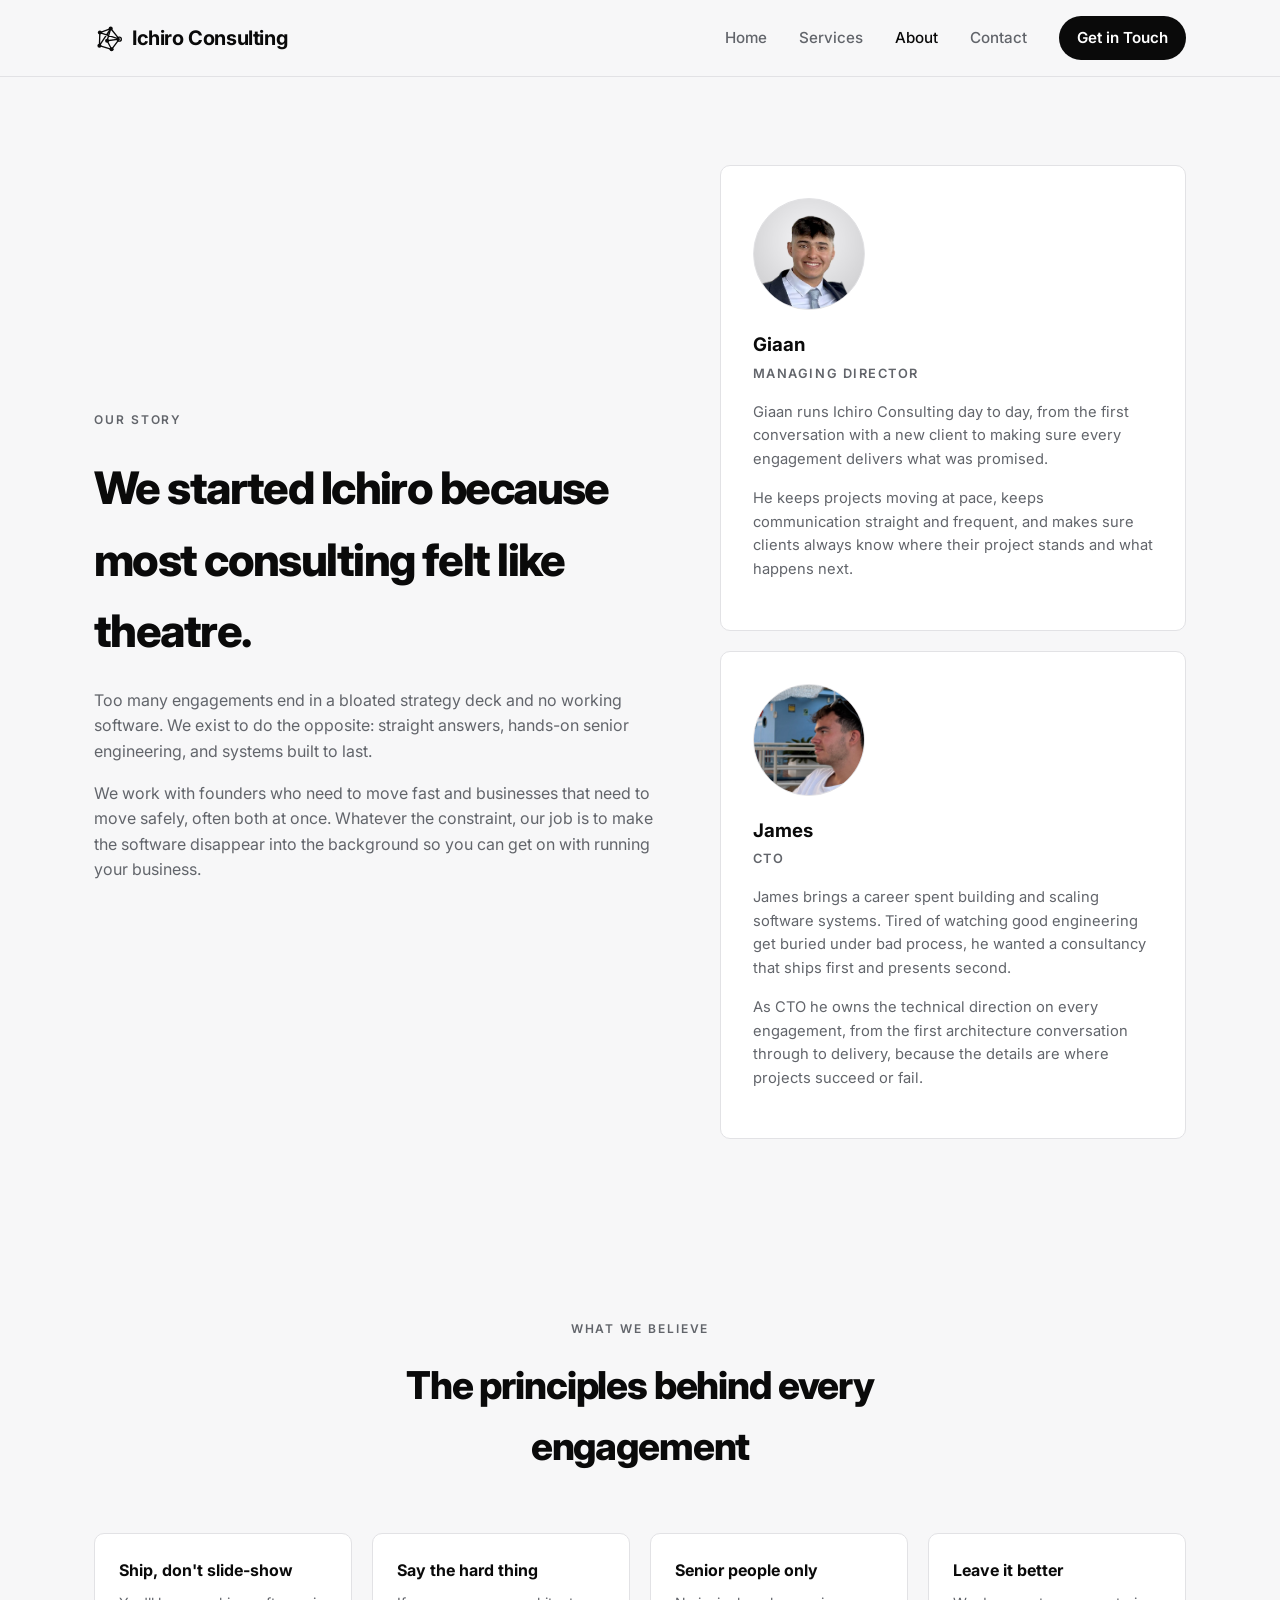
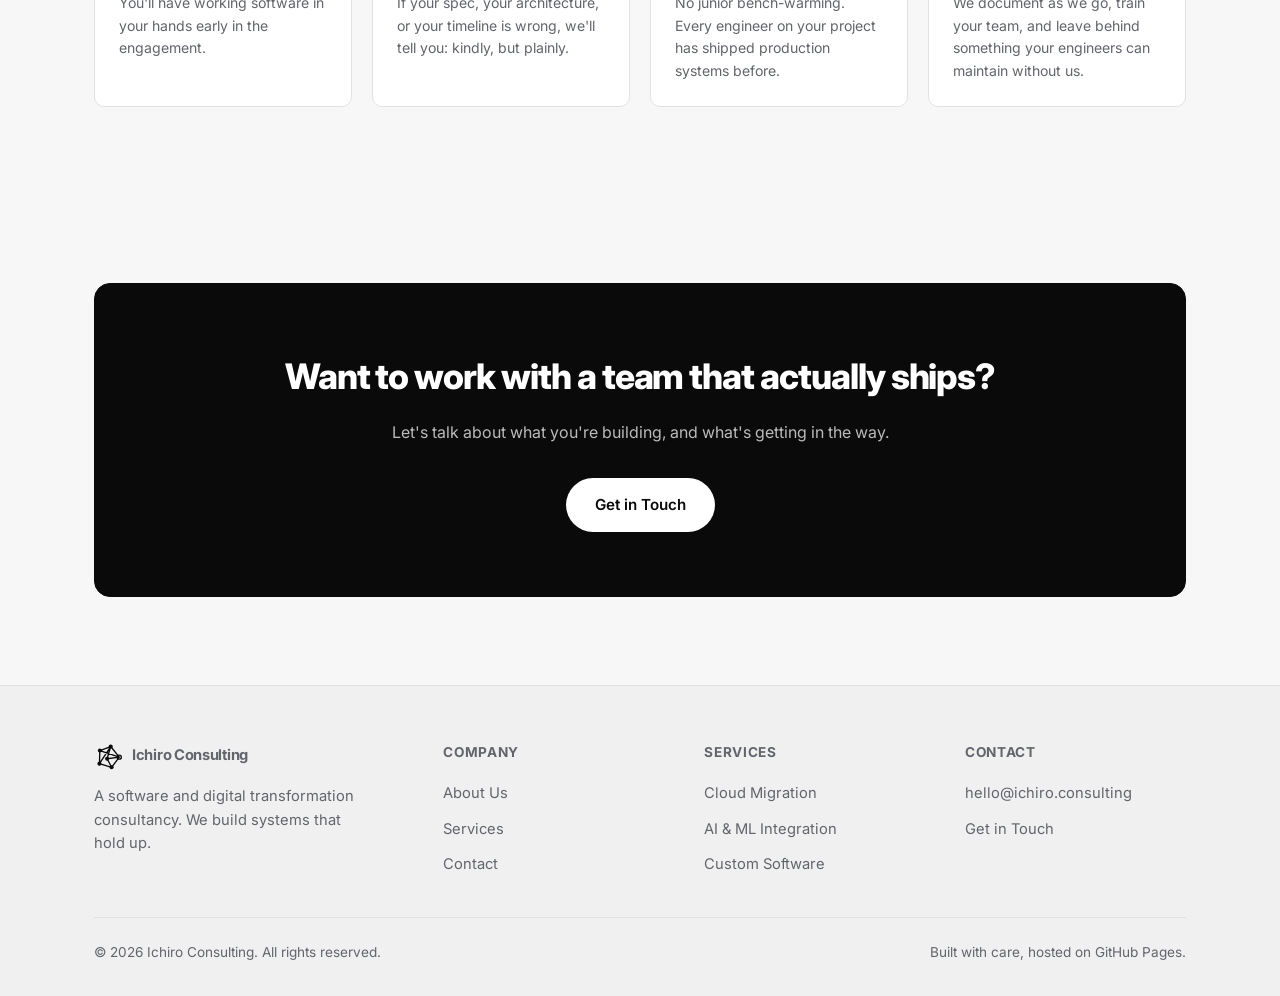
==== commit 326d4545: "Added employee descriptions" ====
--- a/about.html
+++ b/about.html
@@ -4,7 +4,7 @@
 <meta charset="UTF-8">
 <meta name="viewport" content="width=device-width, initial-scale=1.0">
 <title>About | Ichiro Consulting</title>
-<meta name="description" content="Meet Ichiro Consulting: founded by James, built on the belief that software consulting should mean shipping working systems, not writing decks.">
+<meta name="description" content="Meet Ichiro Consulting, led by Giaan and James and built on the belief that software consulting should mean shipping working systems, not writing decks.">
 <link rel="icon" type="image/png" href="favicon.png">
 <link rel="stylesheet" href="css/style.css">
 </head>
@@ -41,15 +41,25 @@
           at once. Whatever the constraint, our job is to make the software disappear into the
           background so you can get on with running your business.</p>
         </div>
-        <div class="founder-card">
-          <img src="james.jpg" alt="James, Founder and CTO of Ichiro Consulting" class="avatar-lg" width="480" height="480">
-          <h3>James</h3>
-          <div class="role">Founder &amp; CTO</div>
-          <p>James founded Ichiro Consulting after a career spent building and scaling software systems.
-          Tired of watching good engineering get buried under bad process, he set out to build a
-          consultancy that ships first and presents second.</p>
-          <p>As CTO he owns the technical direction on every engagement, from the first architecture
-          conversation through to delivery, because the details are where projects succeed or fail.</p>
+        <div class="team-stack">
+          <div class="founder-card">
+            <img src="giaan.jpg" alt="Giaan, Managing Director of Ichiro Consulting" class="avatar-lg avatar-center" width="530" height="530">
+            <h3>Giaan</h3>
+            <div class="role">Managing Director</div>
+            <p>Giaan runs Ichiro Consulting day to day, from the first conversation with a new client to making sure
+            every engagement delivers what was promised.</p>
+            <p>He keeps projects moving at pace, keeps communication straight and frequent, and makes sure clients
+            always know where their project stands and what happens next.</p>
+          </div>
+          <div class="founder-card">
+            <img src="james.jpg" alt="James, CTO of Ichiro Consulting" class="avatar-lg" width="480" height="480">
+            <h3>James</h3>
+            <div class="role">CTO</div>
+            <p>James brings a career spent building and scaling software systems. Tired of watching good engineering
+            get buried under bad process, he wanted a consultancy that ships first and presents second.</p>
+            <p>As CTO he owns the technical direction on every engagement, from the first architecture
+            conversation through to delivery, because the details are where projects succeed or fail.</p>
+          </div>
         </div>
       </div>
     </div>
--- a/css/style.css
+++ b/css/style.css
@@ -1,4 +1,4 @@
-@import url("https://fonts.googleapis.com/css2?family=Inter:wght@400;500;600;700;800&display=swap");
+@import url("https://fonts.googleapis.com/css2?family=Inter:wght@400;500;600;700;800&family=Archivo:ital,wght@1,900&family=Barlow+Condensed:wght@600&family=Cormorant+Garamond:wght@500&family=Nunito:wght@900&family=Oswald:wght@600;700&family=Pacifico&family=Unbounded:wght@700&display=swap");
 
 :root {
   --bg: #f7f7f8;
@@ -224,6 +224,117 @@
   margin: 0;
 }
 
+/* Clients marquee */
+#clients { padding: 72px 0; border-bottom: 1px solid var(--border); }
+
+#clients .section-head { margin-bottom: 40px; }
+
+.marquee {
+  overflow: hidden;
+  -webkit-mask-image: linear-gradient(90deg, transparent, #000 12%, #000 88%, transparent);
+  mask-image: linear-gradient(90deg, transparent, #000 12%, #000 88%, transparent);
+}
+
+.marquee-track {
+  display: flex;
+  width: max-content;
+  list-style: none;
+  margin: 0;
+  padding: 0;
+  animation: marquee 36s linear infinite;
+}
+
+.marquee:hover .marquee-track { animation-play-state: paused; }
+
+@keyframes marquee {
+  from { transform: translateX(0); }
+  to { transform: translateX(-50%); }
+}
+
+.client-logo {
+  display: flex;
+  align-items: center;
+  justify-content: center;
+  padding: 0 48px;
+  height: 96px;
+  font-size: 1.6rem;
+  line-height: 1;
+  white-space: nowrap;
+  opacity: 0.88;
+  transition: opacity 0.2s ease;
+}
+
+.client-logo:hover { opacity: 1; }
+
+.client-logo svg { display: block; flex: none; }
+.client-logo i, .client-logo small { font-style: normal; display: block; }
+
+/* Client brand lockups: deliberately unrelated styles */
+.logo-sbl .badge { height: 2.9em; width: 2.9em; }
+
+.logo-cyd .word { font-family: "Unbounded", "Arial Black", sans-serif; font-weight: 700; font-size: 1.05em; color: #111111; letter-spacing: -0.04em; }
+.logo-cyd i { display: inline; color: #FF2E7E; }
+
+.logo-pol { flex-direction: column; gap: 0.25em; }
+.logo-pol .mark { height: 1.15em; width: auto; }
+.logo-pol .word { font-family: "Cormorant Garamond", Georgia, serif; font-weight: 500; font-size: 0.95em; color: #1F5F6B; text-transform: uppercase; letter-spacing: 0.34em; margin-right: -0.34em; }
+
+.logo-gts { gap: 0.4em; }
+.logo-gts .plate { font-family: "Archivo", "Arial Black", sans-serif; font-weight: 900; font-style: italic; font-size: 0.8em; color: #ffffff; text-transform: uppercase; letter-spacing: 0.02em; background: #D7261E; padding: 0.38em 0.9em 0.32em 0.8em; clip-path: polygon(10% 0, 100% 0, 90% 100%, 0 100%); }
+.logo-gts .word { font-family: "Barlow Condensed", "Arial Narrow", sans-serif; font-weight: 600; font-size: 0.5em; color: #1C1C1E; text-transform: uppercase; letter-spacing: 0.1em; line-height: 1.05; border-left: 2px solid #D7261E; padding-left: 0.5em; }
+
+.logo-mgw { gap: 0.2em; }
+.logo-mgw .bubble { height: 1.8em; width: auto; }
+.logo-mgw .word { font-family: "Pacifico", "Brush Script MT", cursive; font-size: 1em; color: #0E9F6E; padding-bottom: 0.3em; }
+
+/* Customer stories */
+.story-grid {
+  display: grid;
+  grid-template-columns: repeat(6, 1fr);
+  gap: 24px;
+  margin-top: 56px;
+}
+
+.story-card {
+  grid-column: span 2;
+  display: flex;
+  flex-direction: column;
+  background: var(--surface);
+  border: 1px solid var(--border);
+  border-radius: var(--radius);
+  padding: 28px;
+  transition: border-color 0.15s ease, transform 0.15s ease;
+}
+
+.story-card:nth-child(-n+2) { grid-column: span 3; }
+
+.story-card:hover { border-color: var(--text); transform: translateY(-2px); }
+
+.story-card .client-logo { align-self: flex-start; padding: 0; height: 3.2em; margin-bottom: 16px; font-size: 1.3rem; opacity: 1; }
+
+.story-card h3 { margin: 0 0 10px; font-size: 1.1rem; letter-spacing: -0.01em; line-height: 1.35; }
+.story-card p { color: var(--text-dim); font-size: 0.93rem; margin: 0 0 20px; }
+
+.story-pace {
+  margin-top: auto;
+  display: flex;
+  align-items: center;
+  gap: 8px;
+  padding-top: 16px;
+  border-top: 1px solid var(--border);
+  font-size: 0.8rem;
+  font-weight: 600;
+  letter-spacing: 0.02em;
+}
+
+.story-pace svg { width: 14px; height: 14px; flex: none; }
+
+@media (prefers-reduced-motion: reduce) {
+  .marquee-track { animation: none; flex-wrap: wrap; justify-content: center; width: auto; }
+  .marquee { -webkit-mask-image: none; mask-image: none; }
+  .marquee-track > [aria-hidden="true"] { display: none; }
+}
+
 /* Cards grid */
 .grid {
   display: grid;
@@ -373,6 +484,10 @@
   object-fit: cover;
   object-position: 62% 45%;
 }
+
+.founder-card .avatar-lg.avatar-center { object-position: 50% 40%; }
+
+.team-stack { display: grid; gap: 20px; }
 
 .founder-card h3 { margin: 0 0 4px; }
 .founder-card .role { color: var(--text-dim); font-size: 0.8rem; font-weight: 600; letter-spacing: 0.12em; text-transform: uppercase; margin-bottom: 16px; }
@@ -519,4 +634,7 @@
   .values-grid { grid-template-columns: repeat(2, 1fr); }
   .service-detail { grid-template-columns: 1fr; }
   .footer-grid { grid-template-columns: 1fr 1fr; }
-}
+  .client-logo { padding: 0 28px; font-size: 1.3rem; }
+  .story-grid { grid-template-columns: 1fr; }
+  .story-card, .story-card:nth-child(-n+2) { grid-column: auto; }
+}
